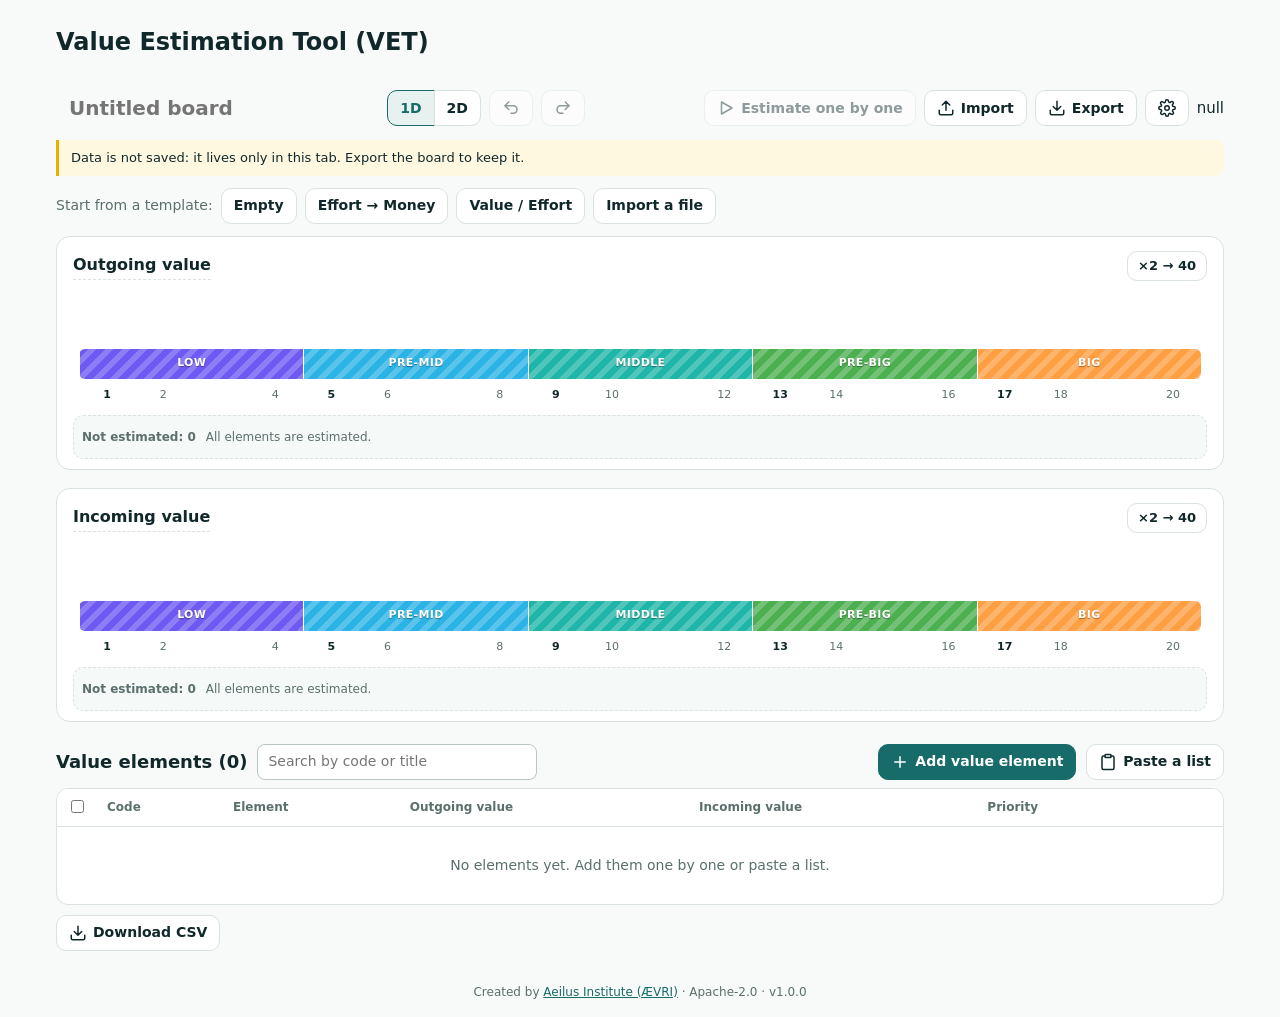
==== vet/index.html @ a3262f16 "Release 1.0.0 Standalone package of the ÆVRI value tool, as published on https://aeilus.institute/to" ====
<!DOCTYPE html>
<html lang="en">
<head>
<meta charset="utf-8">
<meta name="viewport" content="width=device-width, initial-scale=1">
<title>VET - Value Estimation Tool</title>
<script>/* I18N-2: ?lang=ru, else the browser language */document.documentElement.lang=(new URLSearchParams(location.search).get("lang")||navigator.language||"en").slice(0,2);</script>
<link rel="stylesheet" href="../assets/base.css">
<link rel="stylesheet" href="assets/vet.css?v=1.0.0"></head>
<body>
<main class="pk-main">
<h1 class="pk-h1">Value Estimation Tool (VET)</h1>
<div id="vet" class="vet" data-v="1.0.0" data-share="off"></div>
</main>
<footer class="pk-foot">Created by <a href="https://aeilus.institute/tools/" target="_blank" rel="noopener">Aeilus Institute (ÆVRI)</a> · Apache-2.0 · v1.0.0</footer>
<script type="module" src="assets/vet-ui.js?v=1.0.0"></script>
</body>
</html>
---- assets/base.css ----
/* Standalone pages of the ÆVRI value tools: the institute's colour tokens, a plain page around the editor. */
:root{--av-line:#d9e2df;--av-ink:#10282a;--av-muted:#5b6f6c;--av-accent:#176B68;--av-soft:#e7f2f0;--av-surface:#fff;--av-paper:#fff}
*{box-sizing:border-box}
body{margin:0;background:#f8faf9;color:#10282a;font:15px/1.5 Inter,"Segoe UI",system-ui,-apple-system,sans-serif}
a{color:#176B68}
.pk-main{max-width:1200px;margin:0 auto;padding:16px}
.pk-wide{max-width:none}
.pk-h1{font-size:24px;margin:8px 0 16px}
.pk-list{line-height:2}
.pk-foot{padding:16px;text-align:center;font-size:12px;color:#5b6f6c}
---- vet/assets/vet.css ----
/* VET editor, in the institute's UI Kit tokens (--av-*). Layout: toolbar, scales or plane + card, list. */
.vet,.vet-dialog,.vet-ghost{--vet-line:var(--av-line,#d9e2df);--vet-ink:var(--av-ink,#10282a);--vet-muted:var(--av-muted,#5b6f6c);--vet-accent:var(--av-accent,#176B68);--vet-soft:var(--av-soft,#e7f2f0);--vet-surface:var(--av-surface,#fff);--vet-danger:#C8312B;font-size:15px;color:var(--vet-ink)}
.vet{position:relative;min-height:420px}
.vet:not(.is-ready)::before{content:"";display:block;height:4px;width:120px;margin:40px auto;border-radius:2px;background:var(--vet-soft);animation:vet-load 1s ease-in-out infinite alternate}
@keyframes vet-load{from{opacity:.3}to{opacity:1}}
.vet *,.vet-dialog *,.vet-dialog{box-sizing:border-box}
.vet-sr{position:absolute!important;width:1px;height:1px;overflow:hidden;clip:rect(0 0 0 0);white-space:nowrap}
.vet-grow{flex:1}
.vet-row{display:flex;flex-wrap:wrap;align-items:center;gap:8px}
.vet-hint{margin:4px 0;font-size:13px;color:var(--vet-muted)}
.vet-error{margin:4px 0;font-size:13px;color:var(--vet-danger);font-weight:600}
.vet-warn{color:var(--vet-danger);font-size:12px}
.vet-link{border:0;background:none;padding:0;color:var(--vet-accent);font:inherit;font-weight:600;cursor:pointer;text-decoration:underline;text-underline-offset:2px}
.vet-h2{font-size:18px;margin:0;font-weight:700}

/* buttons */
.vet-btn{display:inline-flex;align-items:center;gap:6px;min-height:36px;padding:6px 12px;border:1px solid var(--vet-line);border-radius:10px;background:var(--vet-surface);color:var(--vet-ink);font:inherit;font-size:14px;font-weight:600;cursor:pointer;white-space:nowrap}
.vet-btn:hover:not(:disabled){border-color:var(--vet-accent);color:var(--vet-accent)}
.vet-btn:disabled{opacity:.45;cursor:default}
.vet-btn:focus-visible,.vet-marker:focus-visible,.vet-chip:focus-visible,.vet-bucket:focus-visible,.vet-tag:focus-visible{outline:2px solid var(--vet-accent);outline-offset:2px}
.vet-btn[aria-pressed=true]{background:var(--vet-soft);border-color:var(--vet-accent);color:var(--vet-accent)}
.vet-btn-primary{background:var(--vet-accent);border-color:var(--vet-accent);color:#fff}
.vet-btn-primary:hover:not(:disabled){color:#fff;filter:brightness(1.08)}
.vet-btn-danger{color:var(--vet-danger)}
.vet-btn-danger:hover:not(:disabled){border-color:var(--vet-danger);color:var(--vet-danger)}
.vet-btn-ghost{border-style:dashed}
.vet-btn-sm{min-height:30px;padding:3px 10px;font-size:13px}
.vet-btn-icon{min-height:30px;padding:4px 6px;border-color:transparent;background:transparent}
.vet-seg{display:inline-flex}
.vet-seg .vet-btn{border-radius:0}
.vet-seg .vet-btn:first-child{border-radius:10px 0 0 10px}
.vet-seg .vet-btn:last-child{border-radius:0 10px 10px 0}
.vet-seg .vet-btn+.vet-btn{margin-left:-1px}

/* toolbar */
.vet-toolbar{position:sticky;top:0;z-index:5;display:flex;flex-wrap:wrap;align-items:center;gap:8px;padding:10px 0;background:var(--av-bg,#f8faf9)}
.vet-title{flex:1 1 220px;max-width:420px;min-height:40px;padding:6px 12px;border:1px solid transparent;border-radius:10px;background:transparent;font:inherit;font-size:20px;font-weight:700;color:inherit}
.vet-title:hover,.vet-title:focus{border-color:var(--vet-line);background:var(--vet-surface);outline:none}
.vet-notice{margin:0 0 12px;padding:8px 12px;border-left:3px solid #E0B400;background:#fff8e1;font-size:13px;border-radius:0 8px 8px 0}
.vet-start{display:flex;flex-wrap:wrap;align-items:center;gap:8px;margin-bottom:12px;font-size:14px;color:var(--vet-muted)}
.vet-start:empty{display:none}

/* work area */
.vet-work{display:grid;grid-template-columns:minmax(0,1fr);gap:16px;align-items:start}
.vet-work:has(.vet-card:not([hidden])){grid-template-columns:minmax(0,1fr) 320px}
.vet-scales{display:grid;gap:18px;min-width:0}
.vet-scale,.vet-plane{padding:14px 16px 10px;border:1px solid var(--vet-line);border-radius:14px;background:var(--vet-surface)}
.vet-scale-head{display:flex;align-items:center;gap:8px;margin-bottom:6px}
.vet-axis-name{border:0;background:none;padding:2px 0;font:inherit;font-weight:700;font-size:16px;color:inherit;cursor:text;border-bottom:1px dashed var(--vet-line)}
.vet-axis-name:hover{color:var(--vet-accent)}
.vet-axis-input{font:inherit;font-weight:700;font-size:16px;padding:2px 6px;border:1px solid var(--vet-accent);border-radius:6px}

/* 1D track */
.vet-track{position:relative;padding-bottom:30px;margin:0 6px;user-select:none;touch-action:none}
.vet-band{position:relative;height:30px;border-radius:6px;overflow:hidden}
.vet-bucket{position:absolute;top:0;bottom:0;display:flex;align-items:center;justify-content:center;gap:6px;border:0;border-left:1px solid #fff;padding:0 4px;cursor:pointer;color:#fff;font:inherit;font-size:11px;font-weight:700;letter-spacing:.03em;
  background:repeating-linear-gradient(135deg,var(--c) 0 6px,color-mix(in srgb,var(--c) 78%,#fff) 6px 12px);text-shadow:0 1px 1px rgb(0 0 0 / .35);overflow:hidden}
.vet-bucket.is-active{outline:3px solid var(--vet-ink);outline-offset:-3px}
.vet-bucket-name{white-space:nowrap;overflow:hidden;text-overflow:ellipsis}
.vet-bucket-count{flex:none;min-width:18px;padding:0 5px;border-radius:9px;background:rgb(0 0 0 / .25);font-size:10px}
.vet-ticks{position:absolute;left:0;right:0;bottom:4px;height:18px;font-size:11px;color:var(--vet-muted)}
.vet-ticks span{position:absolute;transform:translateX(-50%);white-space:nowrap}
.vet-ticks span.is-edge{color:var(--vet-ink);font-weight:600}
.vet-ticks.is-hidden{display:none}
.vet-zero{position:absolute;top:0;bottom:22px;width:0;border-left:3px solid var(--vet-ink);z-index:2}
.vet-zero span{position:absolute;top:-2px;left:4px;font-size:10px;font-weight:700;text-transform:uppercase;color:var(--vet-ink);white-space:nowrap}
.vet-marker{position:absolute;z-index:3;transform:translateX(-1px);display:flex;align-items:center;height:24px;padding:0 8px 0 7px;border:2px solid var(--b);border-left:4px solid var(--t);border-radius:2px 8px 8px 2px;background:var(--vet-surface);color:var(--vet-ink);font:inherit;font-size:12px;font-weight:700;cursor:grab;white-space:nowrap;box-shadow:0 2px 6px rgb(16 40 36 / .12);touch-action:none}
.vet-marker::after{content:"";position:absolute;left:-4px;top:100%;width:2px;height:calc(6px + var(--lane,0) * 30px);background:var(--t);opacity:.7;z-index:-1}
.vet-marker.is-drag{cursor:grabbing;z-index:10;box-shadow:0 6px 16px rgb(16 40 36 / .25)}
.vet-marker.is-remove{opacity:.5}
.vet-marker.is-selected,.vet-marker.is-hover{outline:3px solid color-mix(in srgb,var(--vet-accent) 45%,transparent);z-index:8}
.vet-marker.is-anti{border-color:var(--vet-danger);color:var(--vet-danger)}
.vet-marker.is-out{border-style:dashed}
.vet-marker.is-out::before{content:"⇥";margin-right:4px;font-size:11px}
.vet-more{position:absolute;z-index:4;transform:translateX(-1px);height:24px;padding:0 8px;border:1px dashed var(--vet-muted);border-radius:8px;background:var(--vet-soft);font:inherit;font-size:12px;font-weight:700;cursor:pointer}

/* tray */
.vet-tray{display:flex;flex-wrap:wrap;align-items:center;gap:6px;margin-top:6px;padding:8px;border:1px dashed var(--vet-line);border-radius:10px;background:color-mix(in srgb,var(--vet-soft) 40%,transparent);min-height:44px}
.vet-tray-title{font-size:12px;font-weight:700;color:var(--vet-muted);margin-right:4px}
.vet-tray-empty{font-size:12px;color:var(--vet-muted)}
.vet-chip{display:inline-flex;align-items:center;gap:6px;max-width:260px;padding:4px 8px;border:1px solid var(--vet-line);border-left:4px solid var(--t,var(--vet-accent));border-radius:6px;background:var(--vet-surface);font:inherit;font-size:12px;cursor:grab;touch-action:none}
.vet-chip span{overflow:hidden;text-overflow:ellipsis;white-space:nowrap;color:var(--vet-muted)}
.vet-chip.is-anti{border-color:var(--vet-danger);border-left-color:var(--vet-danger)}
.vet-chip.is-anti b{color:var(--vet-danger)}
.vet-chip.is-selected{outline:2px solid var(--vet-accent)}
.vet-chip.is-static{cursor:default}
.vet-chip-x{border:0;background:none;padding:0;cursor:pointer;color:var(--vet-muted);display:inline-flex}
.vet-ghost{position:fixed;z-index:1000;pointer-events:none;transform:translate(-50%,-50%);box-shadow:0 8px 20px rgb(16 40 36 / .25)}
.vet-chips{display:flex;flex-wrap:wrap;gap:6px}
.vet-chips:empty{display:none}

/* 2D plane */
.vet-plane-grid{display:grid;grid-template-columns:42px 22px minmax(0,1fr);grid-template-rows:minmax(320px,56vh) 22px 20px;gap:0}
.vet-plane-area{position:relative;border:1px solid var(--vet-line);border-radius:4px;background:linear-gradient(var(--vet-surface),var(--vet-surface));touch-action:none;overflow:visible}
.vet-plane-yband,.vet-plane-xband{position:relative}
.vet-pband{position:absolute;background:repeating-linear-gradient(135deg,var(--c) 0 5px,color-mix(in srgb,var(--c) 78%,#fff) 5px 10px)}
.vet-plane-yband .vet-pband{left:3px;right:3px}
.vet-plane-xband .vet-pband{top:3px;bottom:3px}
.vet-pband i{position:absolute;inset:0;display:flex;align-items:center;justify-content:center;font-style:normal;font-size:9px;font-weight:700;color:#fff;text-shadow:0 1px 1px rgb(0 0 0 / .4);overflow:hidden;white-space:nowrap}
.vet-plane-yband .vet-pband i{writing-mode:vertical-rl;transform:rotate(180deg)}
.vet-plane-yticks,.vet-plane-xticks{position:relative;font-size:11px;color:var(--vet-muted)}
.vet-plane-yticks span{position:absolute;right:4px;transform:translateY(50%)}
.vet-plane-xticks span{position:absolute;top:2px;transform:translateX(-50%)}
.vet-quad{position:absolute;font-size:12px;font-weight:700;color:color-mix(in srgb,var(--vet-muted) 70%,transparent);text-transform:uppercase;letter-spacing:.04em;pointer-events:none}
.q-tl{left:10px;top:8px}.q-tr{right:10px;top:8px}.q-bl{left:10px;bottom:8px}.q-br{right:10px;bottom:8px;color:var(--vet-accent)}
.vet-mid-x{position:absolute;left:50%;top:0;bottom:0;border-left:1px dashed var(--vet-line)}
.vet-mid-y{position:absolute;top:50%;left:0;right:0;border-top:1px dashed var(--vet-line)}
.vet-zero-y{position:absolute;left:0;right:0;border-top:3px solid var(--vet-ink)}
.vet-plane .vet-zero{bottom:0}
.vet-guide-x{position:absolute;bottom:0;border-left:2px dashed var(--c);pointer-events:none}
.vet-guide-y{position:absolute;left:0;border-top:2px dashed var(--c);pointer-events:none}
.vet-pmarker{transform:translate(-1px,50%)}
.vet-pmarker::after{display:none}
.vet-pmarker::before{content:"";position:absolute;left:-5px;top:50%;width:8px;height:8px;margin-top:-4px;border-radius:50%;background:var(--t);box-shadow:0 0 0 2px var(--vet-surface)}
.vet-pmarker.is-out::before{content:""}

/* card */
.vet-card{position:sticky;top:64px;display:grid;gap:10px;padding:14px;border:1px solid var(--vet-line);border-radius:14px;background:var(--vet-surface);max-height:calc(100vh - 80px);overflow:auto}
.vet-card[hidden]{display:none}
.vet-card-head{display:flex;align-items:center;gap:8px;font-size:16px}
.vet-card-priority{margin:0;font-size:14px}
.vet-field{display:grid;gap:4px;font-size:13px;font-weight:600;min-width:0}
.vet-field>span{color:var(--vet-muted)}
.vet-field small{font-weight:400;color:var(--vet-muted)}
.vet-field input,.vet-field select,.vet-field textarea,.vet-search,.vet-paste,.vet-tab-pane input,.vet-tab-pane select{width:100%;min-height:36px;padding:6px 10px;border:1px solid var(--av-input-border,#b9c7c3);border-radius:8px;background:var(--vet-surface);font:inherit;font-size:14px;font-weight:400;color:inherit}
.vet-field textarea,.vet-paste{min-height:72px;resize:vertical}
.vet-field input.is-error{border-color:var(--vet-danger);box-shadow:0 0 0 2px color-mix(in srgb,var(--vet-danger) 25%,transparent)}
.vet-field-row{display:grid;grid-template-columns:repeat(auto-fit,minmax(110px,1fr));gap:10px}
.vet-check,.vet-radio{display:flex;align-items:flex-start;gap:8px;font-size:14px;cursor:pointer}
.vet-check input,.vet-radio input{margin-top:3px;width:auto;min-height:0}
.vet-radio span{display:grid;gap:2px}
.vet-radio small{color:var(--vet-muted)}

/* list */
.vet-list{margin-top:22px}
.vet-list-head{display:flex;flex-wrap:wrap;align-items:center;gap:10px;margin-bottom:8px}
.vet-search{max-width:280px}
.vet-filters{display:flex;flex-wrap:wrap;gap:6px;margin-bottom:8px}
.vet-filters:empty{display:none}
.vet-tag{display:inline-flex;align-items:center;gap:6px;padding:4px 10px;border:1px solid var(--vet-line);border-left:4px solid var(--t,var(--vet-accent));border-radius:999px;background:var(--vet-surface);font:inherit;font-size:13px;cursor:pointer}
.vet-tag[aria-pressed=false]{opacity:.5;text-decoration:line-through}
.vet-tag.is-active{background:var(--vet-soft);border-color:var(--vet-accent)}
.vet-table-wrap{overflow-x:auto;border:1px solid var(--vet-line);border-radius:12px;background:var(--vet-surface)}
.vet-table{width:100%;border-collapse:collapse;font-size:14px}
.vet-table th{position:sticky;top:0;padding:8px 10px;text-align:left;font-size:12px;font-weight:700;color:var(--vet-muted);background:var(--vet-surface);border-bottom:1px solid var(--vet-line);white-space:nowrap}
.vet-table td{padding:7px 10px;border-bottom:1px solid color-mix(in srgb,var(--vet-line) 60%,transparent);vertical-align:middle}
.vet-table tr:last-child td{border-bottom:0}
.vet-table tbody tr:hover{background:color-mix(in srgb,var(--vet-soft) 55%,transparent)}
.vet-table tr.is-selected{background:var(--vet-soft)}
.vet-table tr.is-error td{color:var(--vet-danger)}
.vet-table.is-small{font-size:13px}
.vet-table.is-small td,.vet-table.is-small th{padding:5px 8px}
.vet-table.is-small input,.vet-table.is-small select{min-height:30px;padding:3px 6px}
.vet-c-pick{width:34px}
.vet-c-num{text-align:right;font-variant-numeric:tabular-nums;font-weight:700;white-space:nowrap}
.vet-c-num.is-out{color:var(--vet-muted)!important}
.vet-c-prio{color:var(--vet-ink)}
.vet-c-code{border-left:4px solid var(--t);white-space:nowrap}
.vet-table tr.is-anti .vet-c-code .vet-link{color:var(--vet-danger)}
.vet-c-title span{display:block}
.vet-c-title small{color:var(--vet-muted);font-size:11px}
.vet-c-act{width:80px;white-space:nowrap;text-align:right}
.vet-c-act .vet-btn{opacity:0}
.vet-table tr:hover .vet-c-act .vet-btn,.vet-c-act .vet-btn:focus-visible{opacity:1}
.vet-empty{padding:28px!important;text-align:center;color:var(--vet-muted)}
.vet-bulk{position:sticky;bottom:12px;display:flex;flex-wrap:wrap;align-items:center;gap:8px;margin-top:10px;padding:10px 12px;border:1px solid var(--vet-accent);border-radius:12px;background:var(--vet-surface);box-shadow:0 8px 20px rgb(16 40 36 / .12)}
.vet-bulk select{min-height:32px;border-radius:8px;border:1px solid var(--vet-line);font:inherit;font-size:13px}
.vet-list-foot{display:flex;gap:8px;margin-top:10px}

/* dialogs */
.vet-dialog{width:min(640px,calc(100vw - 24px));max-height:calc(100vh - 32px);padding:0;border:1px solid var(--vet-line);border-radius:16px;background:var(--vet-surface);color:var(--vet-ink);box-shadow:0 24px 60px rgb(16 40 36 / .3)}
.vet-dialog.is-wide{width:min(920px,calc(100vw - 24px))}
.vet-dialog::backdrop{background:rgb(16 40 36 / .35)}
.vet-dialog-head{position:sticky;top:0;z-index:1;display:flex;align-items:center;justify-content:space-between;gap:8px;padding:14px 18px;border-bottom:1px solid var(--vet-line);background:var(--vet-surface)}
.vet-dialog>.vet-form,.vet-dialog>.vet-settings,.vet-dialog>.vet-flow,.vet-dialog>p{padding:16px 18px;margin:0}
.vet-dialog-foot{position:sticky;bottom:0;display:flex;flex-wrap:wrap;justify-content:flex-end;gap:8px;padding:12px 18px;border-top:1px solid var(--vet-line);background:var(--vet-surface)}
.vet-form{display:grid;gap:12px}
.vet-preview{max-height:320px;overflow:auto}
.vet-tabs{display:flex;flex-wrap:wrap;gap:4px;border-bottom:1px solid var(--vet-line);margin-bottom:14px}
.vet-tabs button{padding:8px 12px;border:0;border-bottom:3px solid transparent;background:none;font:inherit;font-weight:600;color:var(--vet-muted);cursor:pointer}
.vet-tabs button[aria-selected=true]{color:var(--vet-accent);border-bottom-color:var(--vet-accent)}
.vet-tab-pane{display:grid;gap:14px}
.vet-fieldset{display:grid;gap:10px;margin:0;padding:12px 14px;border:1px solid var(--vet-line);border-radius:12px}
.vet-fieldset legend{padding:0 6px;font-weight:700}
.vet-presets{font-size:13px;color:var(--vet-muted)}

/* sequence mode */
.vet-flow{display:grid;gap:12px}
.vet-flow-item{padding:16px;border:1px solid var(--vet-line);border-radius:12px;background:var(--vet-soft)}
.vet-flow-item strong{display:block;font-size:20px;margin-top:4px}
.vet-flow-item p{margin:6px 0 0;color:var(--vet-muted)}
.vet-flow-code{font-weight:700;color:var(--vet-accent)}
.vet-flow-q{margin:0;font-weight:700}
.vet-flow-scale{display:flex;gap:4px;min-height:90px}
.vet-flow-bucket{flex:1 1 0;display:grid;align-content:center;justify-items:center;gap:2px;min-width:44px;padding:8px 4px;border:0;border-radius:8px;cursor:crosshair;color:#fff;font:inherit;text-shadow:0 1px 1px rgb(0 0 0 / .35);background:repeating-linear-gradient(135deg,var(--c) 0 8px,color-mix(in srgb,var(--c) 80%,#fff) 8px 16px)}
.vet-flow-bucket b{font-size:20px}
.vet-flow-bucket span{font-size:11px;font-weight:700}
.vet-flow-bucket small{font-size:10px;opacity:.9}
.vet-flow-bucket:hover{filter:brightness(1.1)}
.vet-flow-done{font-size:18px;font-weight:700;color:var(--vet-accent)}

/* toasts */
.vet-toasts{position:fixed;z-index:70;left:50%;bottom:20px;transform:translateX(-50%);display:grid;gap:8px;width:max-content;max-width:calc(100vw - 24px)}
.vet-toast{display:flex;align-items:center;gap:10px;padding:8px 8px 8px 14px;border-radius:12px;background:var(--vet-ink);color:#fff;font-size:14px;box-shadow:0 10px 24px rgb(16 40 36 / .3)}
.vet-toast .vet-btn{background:transparent;color:#fff;border-color:rgb(255 255 255 / .4)}
.vet-toast .vet-btn-icon{border-color:transparent}

/* phone and tablet (NF-5) */
@media (max-width:900px){
  .vet-work:has(.vet-card:not([hidden])){grid-template-columns:minmax(0,1fr)}
  .vet-card{position:static;max-height:none}
}
@media (max-width:640px){
  .vet-toolbar{position:static}
  .vet-toolbar .vet-btn span{display:none}
  .vet-toolbar .vet-btn{padding:6px 9px}
  .vet-title{font-size:17px;flex-basis:100%;max-width:none}
  .vet-scale,.vet-plane{padding:10px 8px}
  .vet-bucket{font-size:9px}
  .vet-plane-grid{grid-template-columns:30px 16px minmax(0,1fr);grid-template-rows:minmax(260px,60vh) 16px 18px}
  .vet-c-act .vet-btn{opacity:1}
  .vet-search{max-width:none;flex:1 1 100%}
}
@media (prefers-reduced-motion:reduce){.vet:not(.is-ready)::before{animation:none}}

/* VSS bridge banner */
.vet-bridge{display:flex;flex-wrap:wrap;align-items:center;gap:8px;flex:1 1 100%;padding:8px 12px;border:1px solid #6aa9e0;border-radius:12px;background:#eaf5ff}
.vet-bridge-flow{flex:1;font-size:14px}

/* team mode (MO-6 ... MO-15) */
.vet-notice.is-team{display:flex;flex-wrap:wrap;align-items:center;gap:4px;border-left-color:var(--vet-accent);background:var(--vet-soft)}
.vet-save{font-weight:600}.vet-save.is-saving{color:var(--vet-muted)}.vet-save.is-offline,.vet-save.is-error,.vet-save.is-conflict{color:var(--vet-danger)}
.vet-closed{color:var(--vet-danger);font-weight:700}
.vet-people{display:inline-flex;gap:3px;margin-right:8px}
.vet-avatar{display:inline-flex;align-items:center;justify-content:center;width:26px;height:26px;border-radius:50%;background:var(--vet-surface);border:2px solid var(--vet-line);font-size:11px;font-weight:700;color:var(--vet-muted)}
.vet-avatar.is-online{border-color:#2e9e5b;color:var(--vet-ink)}.vet-avatar.is-me{box-shadow:0 0 0 2px var(--vet-accent)}
.vet-spread{position:absolute;z-index:2;bottom:43px;height:4px;border-radius:2px;background:var(--vet-ink);opacity:.55;pointer-events:none}
.vet-peer{position:absolute;z-index:2;bottom:35px;transform:translateX(-50%);min-width:20px;height:20px;padding:0 3px;border-radius:10px;background:var(--vet-surface);border:2px solid var(--vet-ink);font-size:9px;font-weight:700;line-height:16px;text-align:center;color:var(--vet-ink)}
.vet-peer.is-me{border-color:var(--vet-accent);color:var(--vet-accent)}
.vet-median{position:absolute;z-index:2;bottom:38px;width:14px;height:14px;transform:translateX(-50%) rotate(45deg);background:#E0B400;border:2px solid var(--vet-ink)}
.vet-median.is-final{background:var(--vet-accent)}
.vet-team-card{margin:8px 0;padding:8px 10px;border:1px dashed var(--vet-line);border-radius:10px;background:var(--vet-soft)}
.vet-team-card p{margin:4px 0}.vet-small{font-size:13px}.vet-muted{color:var(--vet-muted)}
.vet-discuss{display:inline-block;margin-left:6px;padding:0 6px;border-radius:8px;background:#fff1d6;color:#8a5a00;font-size:11px;font-weight:700}
.vet-h3{font-size:15px;margin:14px 0 6px;font-weight:700}
.vet-link-row{display:flex;flex-wrap:wrap;align-items:center;gap:6px;margin:6px 0}
.vet-link-row input{flex:1;min-width:200px;padding:6px 8px;border:1px solid var(--vet-line);border-radius:8px;font:inherit;font-size:13px}
.vet-link-role{width:110px;font-weight:600;font-size:13px}
.vet-check{display:flex;gap:8px;align-items:center;margin:8px 0}
.vet-versions{display:flex;flex-direction:column;gap:6px;max-height:60vh;overflow:auto}
.vet-empty-state{padding:40px 16px;text-align:center}
.vet-boards{width:100%;border-collapse:collapse}.vet-boards td,.vet-boards th{padding:8px;border-bottom:1px solid var(--vet-line);text-align:left;font-size:14px}
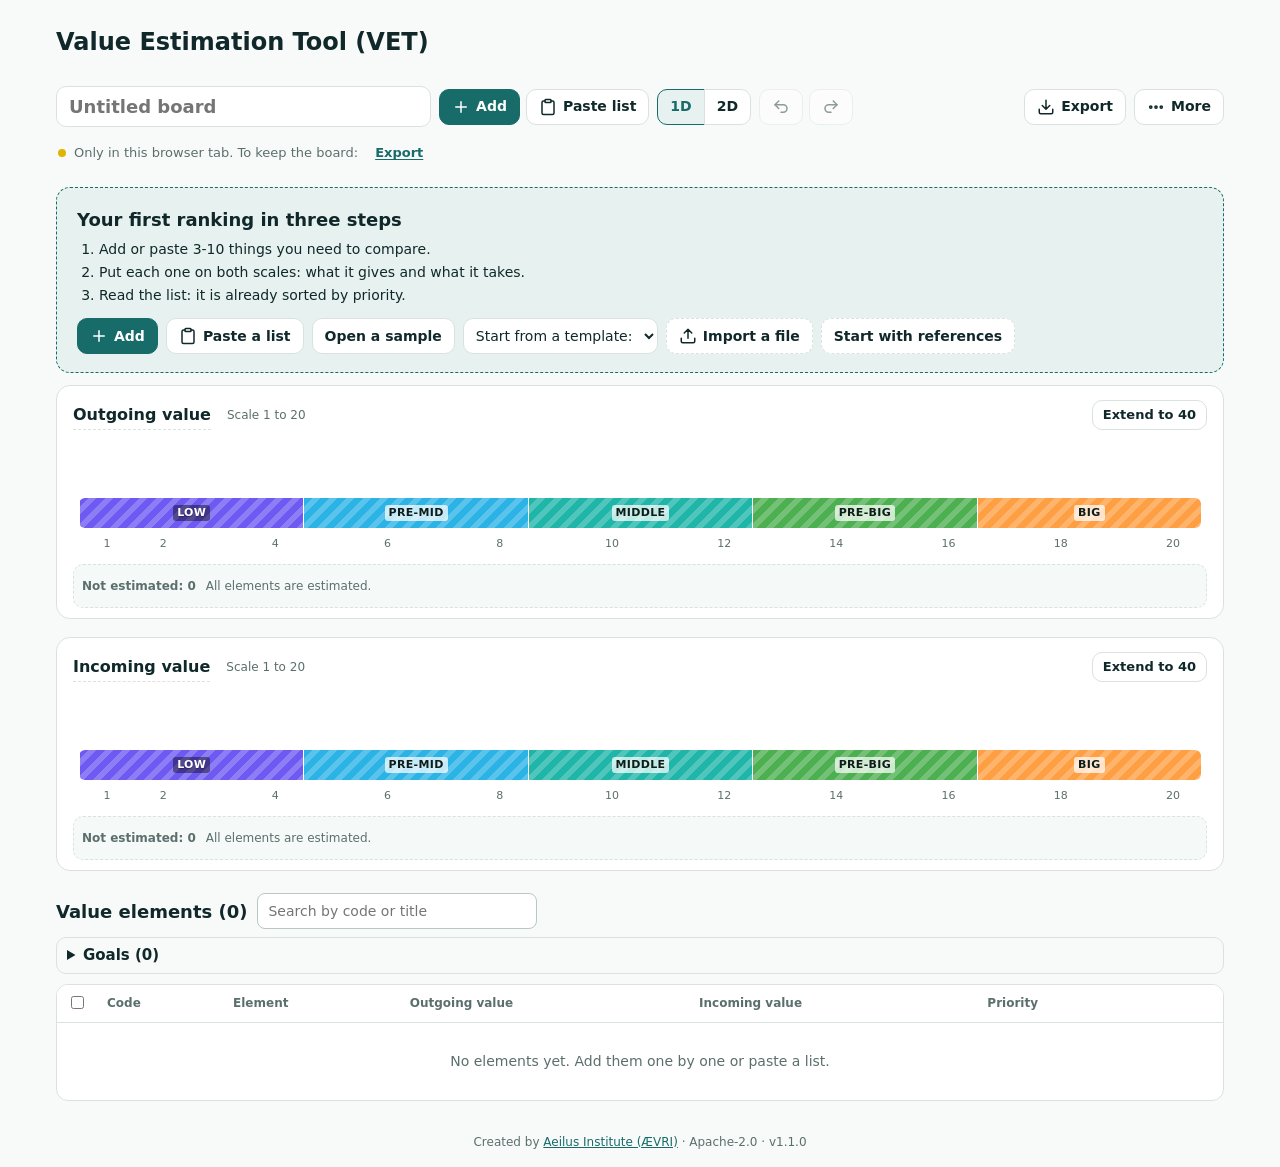
==== commit e7f2025d: "Release 1.1.0 Excel import and export, PNG and SVG, schema check on import, helpers (references, met" ====
--- a/vet/index.html
+++ b/vet/index.html
@@ -6,13 +6,13 @@
 <title>VET - Value Estimation Tool</title>
 <script>/* I18N-2: ?lang=ru, else the browser language */document.documentElement.lang=(new URLSearchParams(location.search).get("lang")||navigator.language||"en").slice(0,2);</script>
 <link rel="stylesheet" href="../assets/base.css">
-<link rel="stylesheet" href="assets/vet.css?v=1.0.0"></head>
+<link rel="stylesheet" href="assets/vet.css?v=1.1.0"></head>
 <body>
 <main class="pk-main">
 <h1 class="pk-h1">Value Estimation Tool (VET)</h1>
-<div id="vet" class="vet" data-v="1.0.0" data-share="off"></div>
+<div id="vet" class="vet" data-v="1.1.0" data-theme="auto" data-share="off"></div>
 </main>
-<footer class="pk-foot">Created by <a href="https://aeilus.institute/tools/" target="_blank" rel="noopener">Aeilus Institute (ÆVRI)</a> · Apache-2.0 · v1.0.0</footer>
-<script type="module" src="assets/vet-ui.js?v=1.0.0"></script>
+<footer class="pk-foot">Created by <a href="https://aeilus.institute/tools/" target="_blank" rel="noopener">Aeilus Institute (ÆVRI)</a> · Apache-2.0 · v1.1.0</footer>
+<script type="module" src="assets/vet-ui.js?v=1.1.0"></script>
 </body>
 </html>
--- a/assets/base.css
+++ b/assets/base.css
@@ -7,4 +7,6 @@
 .pk-wide{max-width:none}
 .pk-h1{font-size:24px;margin:8px 0 16px}
 .pk-list{line-height:2}
-.pk-foot{padding:16px;text-align:center;font-size:12px;color:#5b6f6c}+.pk-foot{padding:16px;text-align:center;font-size:12px;color:#5b6f6c}@media (prefers-color-scheme: dark){html[data-tools-theme=auto] body{background:#0b1312;color:#e3eeeb}html[data-tools-theme=auto] a{color:#5cc8bd}html[data-tools-theme=auto] .pk-foot{color:#9db3ae}}
+html[data-tools-theme=dark] body{background:#0b1312;color:#e3eeeb}
+html[data-tools-theme=dark] a{color:#5cc8bd}
--- a/vet/assets/vet.css
+++ b/vet/assets/vet.css
@@ -30,13 +30,13 @@
 .vet-seg .vet-btn{border-radius:0}
 .vet-seg .vet-btn:first-child{border-radius:10px 0 0 10px}
 .vet-seg .vet-btn:last-child{border-radius:0 10px 10px 0}
-.vet-seg .vet-btn+.vet-btn{margin-left:-1px}
+.vet-seg .vet-btn+.vet-btn{margin-inline-start:-1px}
 
 /* toolbar */
 .vet-toolbar{position:sticky;top:0;z-index:5;display:flex;flex-wrap:wrap;align-items:center;gap:8px;padding:10px 0;background:var(--av-bg,#f8faf9)}
 .vet-title{flex:1 1 220px;max-width:420px;min-height:40px;padding:6px 12px;border:1px solid transparent;border-radius:10px;background:transparent;font:inherit;font-size:20px;font-weight:700;color:inherit}
 .vet-title:hover,.vet-title:focus{border-color:var(--vet-line);background:var(--vet-surface);outline:none}
-.vet-notice{margin:0 0 12px;padding:8px 12px;border-left:3px solid #E0B400;background:#fff8e1;font-size:13px;border-radius:0 8px 8px 0}
+.vet-notice{margin:0 0 12px;padding:8px 12px;border-inline-start:3px solid #E0B400;background:#fff8e1;font-size:13px;border-radius:0 8px 8px 0}
 .vet-start{display:flex;flex-wrap:wrap;align-items:center;gap:8px;margin-bottom:12px;font-size:14px;color:var(--vet-muted)}
 .vet-start:empty{display:none}
 
@@ -76,11 +76,11 @@
 
 /* tray */
 .vet-tray{display:flex;flex-wrap:wrap;align-items:center;gap:6px;margin-top:6px;padding:8px;border:1px dashed var(--vet-line);border-radius:10px;background:color-mix(in srgb,var(--vet-soft) 40%,transparent);min-height:44px}
-.vet-tray-title{font-size:12px;font-weight:700;color:var(--vet-muted);margin-right:4px}
+.vet-tray-title{font-size:12px;font-weight:700;color:var(--vet-muted);margin-inline-end:4px}
 .vet-tray-empty{font-size:12px;color:var(--vet-muted)}
-.vet-chip{display:inline-flex;align-items:center;gap:6px;max-width:260px;padding:4px 8px;border:1px solid var(--vet-line);border-left:4px solid var(--t,var(--vet-accent));border-radius:6px;background:var(--vet-surface);font:inherit;font-size:12px;cursor:grab;touch-action:none}
+.vet-chip{display:inline-flex;align-items:center;gap:6px;max-width:260px;padding:4px 8px;border:1px solid var(--vet-line);border-inline-start:4px solid var(--t,var(--vet-accent));border-radius:6px;background:var(--vet-surface);font:inherit;font-size:12px;cursor:grab;touch-action:none}
 .vet-chip span{overflow:hidden;text-overflow:ellipsis;white-space:nowrap;color:var(--vet-muted)}
-.vet-chip.is-anti{border-color:var(--vet-danger);border-left-color:var(--vet-danger)}
+.vet-chip.is-anti{border-color:var(--vet-danger);border-inline-start-color:var(--vet-danger)}
 .vet-chip.is-anti b{color:var(--vet-danger)}
 .vet-chip.is-selected{outline:2px solid var(--vet-accent)}
 .vet-chip.is-static{cursor:default}
@@ -103,7 +103,7 @@
 .vet-plane-xticks span{position:absolute;top:2px;transform:translateX(-50%)}
 .vet-quad{position:absolute;font-size:12px;font-weight:700;color:color-mix(in srgb,var(--vet-muted) 70%,transparent);text-transform:uppercase;letter-spacing:.04em;pointer-events:none}
 .q-tl{left:10px;top:8px}.q-tr{right:10px;top:8px}.q-bl{left:10px;bottom:8px}.q-br{right:10px;bottom:8px;color:var(--vet-accent)}
-.vet-mid-x{position:absolute;left:50%;top:0;bottom:0;border-left:1px dashed var(--vet-line)}
+.vet-mid-x{position:absolute;left:50%;top:0;bottom:0;border-inline-start:1px dashed var(--vet-line)}
 .vet-mid-y{position:absolute;top:50%;left:0;right:0;border-top:1px dashed var(--vet-line)}
 .vet-zero-y{position:absolute;left:0;right:0;border-top:3px solid var(--vet-ink)}
 .vet-plane .vet-zero{bottom:0}
@@ -137,12 +137,12 @@
 .vet-search{max-width:280px}
 .vet-filters{display:flex;flex-wrap:wrap;gap:6px;margin-bottom:8px}
 .vet-filters:empty{display:none}
-.vet-tag{display:inline-flex;align-items:center;gap:6px;padding:4px 10px;border:1px solid var(--vet-line);border-left:4px solid var(--t,var(--vet-accent));border-radius:999px;background:var(--vet-surface);font:inherit;font-size:13px;cursor:pointer}
+.vet-tag{display:inline-flex;align-items:center;gap:6px;padding:4px 10px;border:1px solid var(--vet-line);border-inline-start:4px solid var(--t,var(--vet-accent));border-radius:999px;background:var(--vet-surface);font:inherit;font-size:13px;cursor:pointer}
 .vet-tag[aria-pressed=false]{opacity:.5;text-decoration:line-through}
 .vet-tag.is-active{background:var(--vet-soft);border-color:var(--vet-accent)}
 .vet-table-wrap{overflow-x:auto;border:1px solid var(--vet-line);border-radius:12px;background:var(--vet-surface)}
 .vet-table{width:100%;border-collapse:collapse;font-size:14px}
-.vet-table th{position:sticky;top:0;padding:8px 10px;text-align:left;font-size:12px;font-weight:700;color:var(--vet-muted);background:var(--vet-surface);border-bottom:1px solid var(--vet-line);white-space:nowrap}
+.vet-table th{position:sticky;top:0;padding:8px 10px;text-align:start;font-size:12px;font-weight:700;color:var(--vet-muted);background:var(--vet-surface);border-bottom:1px solid var(--vet-line);white-space:nowrap}
 .vet-table td{padding:7px 10px;border-bottom:1px solid color-mix(in srgb,var(--vet-line) 60%,transparent);vertical-align:middle}
 .vet-table tr:last-child td{border-bottom:0}
 .vet-table tbody tr:hover{background:color-mix(in srgb,var(--vet-soft) 55%,transparent)}
@@ -152,14 +152,14 @@
 .vet-table.is-small td,.vet-table.is-small th{padding:5px 8px}
 .vet-table.is-small input,.vet-table.is-small select{min-height:30px;padding:3px 6px}
 .vet-c-pick{width:34px}
-.vet-c-num{text-align:right;font-variant-numeric:tabular-nums;font-weight:700;white-space:nowrap}
+.vet-c-num{text-align:end;font-variant-numeric:tabular-nums;font-weight:700;white-space:nowrap}
 .vet-c-num.is-out{color:var(--vet-muted)!important}
 .vet-c-prio{color:var(--vet-ink)}
-.vet-c-code{border-left:4px solid var(--t);white-space:nowrap}
+.vet-c-code{border-inline-start:4px solid var(--t);white-space:nowrap}
 .vet-table tr.is-anti .vet-c-code .vet-link{color:var(--vet-danger)}
 .vet-c-title span{display:block}
 .vet-c-title small{color:var(--vet-muted);font-size:11px}
-.vet-c-act{width:80px;white-space:nowrap;text-align:right}
+.vet-c-act{width:80px;white-space:nowrap;text-align:end}
 .vet-c-act .vet-btn{opacity:0}
 .vet-table tr:hover .vet-c-act .vet-btn,.vet-c-act .vet-btn:focus-visible{opacity:1}
 .vet-empty{padding:28px!important;text-align:center;color:var(--vet-muted)}
@@ -212,7 +212,7 @@
 }
 @media (max-width:640px){
   .vet-toolbar{position:static}
-  .vet-toolbar .vet-btn span{display:none}
+  .vet-toolbar .vet-btn svg + span{display:none} /* text-only buttons (1D/2D, bridge actions) keep their labels */
   .vet-toolbar .vet-btn{padding:6px 9px}
   .vet-title{font-size:17px;flex-basis:100%;max-width:none}
   .vet-scale,.vet-plane{padding:10px 8px}
@@ -228,10 +228,10 @@
 .vet-bridge-flow{flex:1;font-size:14px}
 
 /* team mode (MO-6 ... MO-15) */
-.vet-notice.is-team{display:flex;flex-wrap:wrap;align-items:center;gap:4px;border-left-color:var(--vet-accent);background:var(--vet-soft)}
+.vet-notice.is-team{display:flex;flex-wrap:wrap;align-items:center;gap:4px;border-inline-start-color:var(--vet-accent);background:var(--vet-soft)}
 .vet-save{font-weight:600}.vet-save.is-saving{color:var(--vet-muted)}.vet-save.is-offline,.vet-save.is-error,.vet-save.is-conflict{color:var(--vet-danger)}
 .vet-closed{color:var(--vet-danger);font-weight:700}
-.vet-people{display:inline-flex;gap:3px;margin-right:8px}
+.vet-people{display:inline-flex;gap:3px;margin-inline-end:8px}
 .vet-avatar{display:inline-flex;align-items:center;justify-content:center;width:26px;height:26px;border-radius:50%;background:var(--vet-surface);border:2px solid var(--vet-line);font-size:11px;font-weight:700;color:var(--vet-muted)}
 .vet-avatar.is-online{border-color:#2e9e5b;color:var(--vet-ink)}.vet-avatar.is-me{box-shadow:0 0 0 2px var(--vet-accent)}
 .vet-spread{position:absolute;z-index:2;bottom:43px;height:4px;border-radius:2px;background:var(--vet-ink);opacity:.55;pointer-events:none}
@@ -241,7 +241,7 @@
 .vet-median.is-final{background:var(--vet-accent)}
 .vet-team-card{margin:8px 0;padding:8px 10px;border:1px dashed var(--vet-line);border-radius:10px;background:var(--vet-soft)}
 .vet-team-card p{margin:4px 0}.vet-small{font-size:13px}.vet-muted{color:var(--vet-muted)}
-.vet-discuss{display:inline-block;margin-left:6px;padding:0 6px;border-radius:8px;background:#fff1d6;color:#8a5a00;font-size:11px;font-weight:700}
+.vet-discuss{display:inline-block;margin-inline-start:6px;padding:0 6px;border-radius:8px;background:#fff1d6;color:#8a5a00;font-size:11px;font-weight:700}
 .vet-h3{font-size:15px;margin:14px 0 6px;font-weight:700}
 .vet-link-row{display:flex;flex-wrap:wrap;align-items:center;gap:6px;margin:6px 0}
 .vet-link-row input{flex:1;min-width:200px;padding:6px 8px;border:1px solid var(--vet-line);border-radius:8px;font:inherit;font-size:13px}
@@ -249,4 +249,122 @@
 .vet-check{display:flex;gap:8px;align-items:center;margin:8px 0}
 .vet-versions{display:flex;flex-direction:column;gap:6px;max-height:60vh;overflow:auto}
 .vet-empty-state{padding:40px 16px;text-align:center}
-.vet-boards{width:100%;border-collapse:collapse}.vet-boards td,.vet-boards th{padding:8px;border-bottom:1px solid var(--vet-line);text-align:left;font-size:14px}+.vet-boards{width:100%;border-collapse:collapse}.vet-boards td,.vet-boards th{padding:8px;border-bottom:1px solid var(--vet-line);text-align:start;font-size:14px}/* A11Y-3: bucket labels sit on a backing chip; dark text on light bucket colours */
+.vet-bucket-name,.vet-flow-bucket span,.vet-flow-bucket b{padding:0 4px;border-radius:3px;background:rgb(0 0 0 / .42)}
+.vet-bucket.ink-dark,.vet-flow-bucket.ink-dark{color:#0d1d19;text-shadow:none}
+.ink-dark .vet-bucket-name,.vet-flow-bucket.ink-dark span,.vet-flow-bucket.ink-dark b{background:rgb(255 255 255 / .72)}
+.ink-dark .vet-bucket-count{background:rgb(255 255 255 / .6)}
+
+/* I18N-5: RTL pages mirror the layout, the numeric scales and the plane stay left-to-right */
+.vet-scale,.vet-plane,.vet-flow-scale,.vet-track{direction:ltr}
+/* import mapping and change summary (IO-4, IO-12) */
+.vet-diff{margin:4px 0 8px;padding-inline-start:20px;font-size:13px}
+.vet-map{margin:4px 0 10px}
+.vet-map summary{cursor:pointer;font-weight:600}
+.vet-map-grid{display:grid;grid-template-columns:repeat(auto-fill,minmax(160px,1fr));gap:8px;margin-top:8px}
+/* helpers (HP-*): references, formula ghosts, goals */
+.vet-ref{position:absolute;z-index:4;transform:translateX(-50%);height:20px;padding:0 6px;border:1.5px dashed var(--vet-ink);border-radius:10px;background:var(--vet-surface);color:var(--vet-ink);font:inherit;font-size:11px;font-weight:700;cursor:pointer;white-space:nowrap}
+.vet-ref.is-near{border-style:solid;border-color:var(--vet-accent);background:var(--vet-soft);color:var(--vet-accent)}
+.vet-ref.is-selected{outline:3px solid color-mix(in srgb,var(--vet-accent) 45%,transparent)}
+.vet-refhint{position:absolute;z-index:11;top:28px;transform:translateX(-50%);padding:2px 8px;border-radius:6px;background:var(--vet-ink);color:#fff;font-size:12px;white-space:nowrap;pointer-events:none}
+.vet-fghost{position:absolute;z-index:2;bottom:62px;width:10px;height:10px;margin-left:-5px;border:2px dashed #8a9a97;border-radius:50%;background:rgb(255 255 255 / .7)}
+.vet-helpers{display:grid;gap:8px;margin:8px 0}
+.vet-field-row.is-wrap{flex-wrap:wrap}
+.vet-why{font-size:13px;margin-top:6px}
+.vet-why ul{margin:4px 0;padding-inline-start:18px}
+.vet-muted{color:var(--vet-muted)}
+.vet-mono{font-family:ui-monospace,Consolas,monospace}
+.vet-inline{display:inline-flex;margin-inline-start:8px;font-size:13px}
+.vet-goals{margin:6px 0 10px;border:1px solid var(--vet-line);border-radius:10px;padding:6px 10px}
+.vet-goals summary{cursor:pointer;font-weight:700}
+.vet-goals-body{display:grid;gap:2px;margin-top:6px}
+.vet-goal{display:flex;align-items:center;gap:8px;min-height:32px;border-radius:6px}
+.vet-goal.is-active{background:var(--vet-soft)}
+.vet-goal small{color:var(--vet-muted);font-size:12px}
+/* "Rate VET" panel (TV-1, TV-2): a corner card, not a modal */
+.vet-tv{position:fixed;z-index:50;inset-inline-end:16px;bottom:16px;width:min(340px,calc(100vw - 32px));padding:12px 14px;border:1px solid var(--vet-line);border-radius:12px;background:var(--vet-surface);box-shadow:0 10px 30px rgb(16 40 36 / .18);display:grid;gap:6px}
+.vet-tv-head{display:flex;align-items:center;gap:8px}
+.vet-tv input[type=range]{width:100%}
+.vet-tv-ends{color:var(--vet-muted);font-size:11px}
+
+/* dark theme (packages and embeds: the host sets data-theme="dark" or "auto" on the tool root; the site stays light) */
+html[data-tools-theme=dark] .vet,html[data-tools-theme=dark] .vet-dialog,html[data-tools-theme=dark] .vet-ghost{--vet-line:#2f4542;--vet-ink:#e3eeeb;--vet-muted:#9db3ae;--vet-accent:#5cc8bd;--vet-soft:#1d3835;--vet-surface:#15211f;--vet-danger:#ff7a70;color-scheme:dark}
+html[data-tools-theme=dark] .vet,html[data-tools-theme=dark] .vet-dialog{background:#0f1918}
+html[data-tools-theme=dark] .vet-dialog::backdrop{background:rgb(0 0 0 / .6)}
+html[data-tools-theme=dark] .vet input,html[data-tools-theme=dark] .vet select,html[data-tools-theme=dark] .vet textarea,html[data-tools-theme=dark] .vet-dialog input,html[data-tools-theme=dark] .vet-dialog select,html[data-tools-theme=dark] .vet-dialog textarea{background:#0f1918;color:var(--vet-ink);border-color:var(--vet-line)}
+html[data-tools-theme=dark] .vet-notice{background:#2a2614;border-color:#6b5a1a}
+html[data-tools-theme=dark] .vet-table th{background:#182624}
+html[data-tools-theme=dark] .vet-plane-area{background:#121d1c}
+html[data-tools-theme=dark] .vet-bucket{border-inline-start-color:#0f1918}
+html[data-tools-theme=dark] .vet-marker,html[data-tools-theme=dark] .vet-chip,html[data-tools-theme=dark] .vet-ref,html[data-tools-theme=dark] .vet-tv,html[data-tools-theme=dark] .vet-toast{background:var(--vet-surface);color:var(--vet-ink)}
+html[data-tools-theme=dark] .vet-bucket-name,html[data-tools-theme=dark] .vet-flow-bucket span,html[data-tools-theme=dark] .vet-flow-bucket b{background:rgb(0 0 0 / .5)}
+html[data-tools-theme=dark] .vet-bucket.ink-dark .vet-bucket-name,html[data-tools-theme=dark] .vet-flow-bucket.ink-dark span,html[data-tools-theme=dark] .vet-flow-bucket.ink-dark b{background:rgb(255 255 255 / .78)}
+html[data-tools-theme=dark] .vet-h2,html[data-tools-theme=dark] .vet-axis-name,html[data-tools-theme=dark] .vet-goals summary{color:var(--vet-ink)}
+html[data-tools-theme=dark] .vet-btn-primary{color:#0b1312}
+@media (prefers-color-scheme: dark){
+html[data-tools-theme=auto] .vet,html[data-tools-theme=auto] .vet-dialog,html[data-tools-theme=auto] .vet-ghost{--vet-line:#2f4542;--vet-ink:#e3eeeb;--vet-muted:#9db3ae;--vet-accent:#5cc8bd;--vet-soft:#1d3835;--vet-surface:#15211f;--vet-danger:#ff7a70;color-scheme:dark}
+html[data-tools-theme=auto] .vet,html[data-tools-theme=auto] .vet-dialog{background:#0f1918}
+html[data-tools-theme=auto] .vet-dialog::backdrop{background:rgb(0 0 0 / .6)}
+html[data-tools-theme=auto] .vet input,html[data-tools-theme=auto] .vet select,html[data-tools-theme=auto] .vet textarea,html[data-tools-theme=auto] .vet-dialog input,html[data-tools-theme=auto] .vet-dialog select,html[data-tools-theme=auto] .vet-dialog textarea{background:#0f1918;color:var(--vet-ink);border-color:var(--vet-line)}
+html[data-tools-theme=auto] .vet-notice{background:#2a2614;border-color:#6b5a1a}
+html[data-tools-theme=auto] .vet-table th{background:#182624}
+html[data-tools-theme=auto] .vet-plane-area{background:#121d1c}
+html[data-tools-theme=auto] .vet-bucket{border-inline-start-color:#0f1918}
+html[data-tools-theme=auto] .vet-marker,html[data-tools-theme=auto] .vet-chip,html[data-tools-theme=auto] .vet-ref,html[data-tools-theme=auto] .vet-tv,html[data-tools-theme=auto] .vet-toast{background:var(--vet-surface);color:var(--vet-ink)}
+html[data-tools-theme=auto] .vet-bucket-name,html[data-tools-theme=auto] .vet-flow-bucket span,html[data-tools-theme=auto] .vet-flow-bucket b{background:rgb(0 0 0 / .5)}
+
+html[data-tools-theme=auto] .vet-bucket.ink-dark .vet-bucket-name,html[data-tools-theme=auto] .vet-flow-bucket.ink-dark span,html[data-tools-theme=auto] .vet-flow-bucket.ink-dark b{background:rgb(255 255 255 / .78)}
+html[data-tools-theme=auto] .vet-h2,html[data-tools-theme=auto] .vet-axis-name,html[data-tools-theme=auto] .vet-goals summary{color:var(--vet-ink)}
+html[data-tools-theme=auto] .vet-btn-primary{color:#0b1312}
+}
+
+/* ---------- UX refactoring 2026-10-21 (wave 1) ---------- */
+.vet-title{border-color:var(--vet-line);background:var(--vet-surface);font-size:18px}
+.vet-group{display:inline-flex;gap:6px;align-items:center}
+.vet-menu-wrap{position:relative}
+.vet-menu{position:absolute;z-index:30;inset-inline-end:0;top:calc(100% + 6px);min-width:220px;padding:6px;border:1px solid var(--vet-line);border-radius:12px;background:var(--vet-surface);box-shadow:0 12px 30px rgb(16 40 36 / .18);display:grid;gap:2px}
+.vet-menu[hidden]{display:none}
+.vet-menu-item{display:flex;align-items:center;gap:10px;width:100%;min-height:38px;padding:6px 10px;border:0;border-radius:8px;background:none;color:var(--vet-ink);font:inherit;font-size:14px;text-align:start;cursor:pointer}
+.vet-menu-item:hover,.vet-menu-item:focus-visible{background:var(--vet-soft);outline:none}
+.vet-menu-item:disabled{opacity:.45;cursor:default}
+.vet-menu-item.is-danger{color:var(--vet-danger)}
+.vet-notice:not(.is-team){display:flex;flex-wrap:wrap;align-items:center;gap:8px;border:0;border-radius:8px;background:transparent;padding:2px 2px 8px;color:var(--vet-muted)}
+.vet-dot{width:8px;height:8px;border-radius:50%;background:#E0B400;flex:none}
+.vet-link-btn{min-height:28px;padding:2px 8px;border-color:transparent;background:none;color:var(--vet-accent);font-size:13px;text-decoration:underline;text-underline-offset:2px}
+.vet-start{display:block}
+.vet-start-card{padding:18px 20px;border:1px dashed var(--vet-accent);border-radius:14px;background:var(--vet-soft);color:var(--vet-ink)}
+.vet-start-card .vet-h2{margin:0 0 6px}
+.vet-steps{margin:0 0 12px;padding-inline-start:22px;display:grid;gap:2px;font-size:14px}
+.vet-start-card select{min-height:36px;border:1px solid var(--vet-line);border-radius:10px;background:var(--vet-surface);color:inherit;font:inherit;font-size:14px;padding:0 8px}
+.vet-scale-range{margin-inline-start:8px;color:var(--vet-muted);font-size:12px}
+.vet-card-head{padding-inline-start:8px;border-inline-start:4px solid var(--t,var(--vet-accent))}
+.vet-card-code{font-weight:700;font-size:14px;color:var(--vet-muted)}
+.vet-card-title{width:100%;min-height:40px;padding:6px 10px;border:1px solid var(--vet-line);border-radius:10px;background:var(--vet-surface);color:inherit;font:inherit;font-size:17px;font-weight:700}
+.vet-card-values .vet-card-num{font-size:18px;font-weight:700}
+.vet-card-prio{display:flex;align-items:center;gap:8px;font-size:14px}
+.vet-card-prio strong{font-size:18px}
+.vet-card-prio select{max-width:50%}
+.vet-card-alert{margin:0;padding:6px 8px;border-radius:8px;background:var(--vet-soft)}
+.vet-card-sec{border-top:1px solid var(--vet-line);padding-top:6px}
+.vet-card-sec>summary{display:flex;align-items:center;gap:8px;min-height:32px;cursor:pointer;font-weight:700;font-size:14px;list-style:none}
+.vet-card-sec>summary::before{content:"›";display:inline-block;transition:transform .15s;color:var(--vet-muted)}
+.vet-card-sec[open]>summary::before{transform:rotate(90deg)}
+.vet-card-sec>summary small{color:var(--vet-muted);font-weight:600}
+.vet-card-sec>*:not(summary){margin-top:8px}
+.vet-card-foot{border-top:1px solid var(--vet-line);padding-top:8px}
+.vet-tv{position:static;width:auto;max-width:560px;margin:12px 0;box-shadow:none}
+body:has(#vet) .av-guide-toggle,body:has(#vss) .av-guide-toggle{padding:6px 12px;font-size:13px;opacity:.9}
+@media (max-width:640px){.vet-group .vet-btn{min-width:44px;justify-content:center}.vet-title{flex-basis:100%;max-width:none}}
+body:has(#vet) .av-page-head{margin-bottom:8px}
+body:has(#vet) .av-page-head .av-lead{font-size:16px;margin:6px 0}
+.vet-inline-field{display:inline-flex;align-items:center;gap:6px;font-size:12px;color:var(--vet-muted)}
+.vet-notice:empty{display:none}
+/* wave 2: on phones and small tablets the item inspector is a bottom sheet */
+@media (max-width:900px){
+  .vet-card:not([hidden]){position:fixed;z-index:40;inset-inline:0;bottom:0;top:auto;max-height:72vh;border-radius:16px 16px 0 0;box-shadow:0 -10px 30px rgb(16 40 36 / .25);padding-bottom:max(14px,env(safe-area-inset-bottom))}
+}
+.vet-keys kbd{display:inline-block;padding:1px 6px;border:1px solid var(--vet-line);border-radius:5px;background:var(--vet-soft);font:12px ui-monospace,Consolas,monospace;white-space:nowrap}
+.vet-stack-pop{position:fixed;z-index:60;width:290px;max-height:320px;overflow:auto;padding:10px 12px;border:1px solid var(--vet-line);border-radius:12px;background:var(--vet-surface);color:var(--vet-ink);box-shadow:0 12px 30px rgb(16 40 36 / .2);display:grid;gap:6px;font-size:14px}
+.vet-stack-pop ul{margin:0;padding:0;list-style:none;display:grid;gap:4px}
+.vet-stack-pop .vet-link{text-align:start;font-weight:500}
+.vet-set-h{margin:14px 0 6px;font-size:15px}
